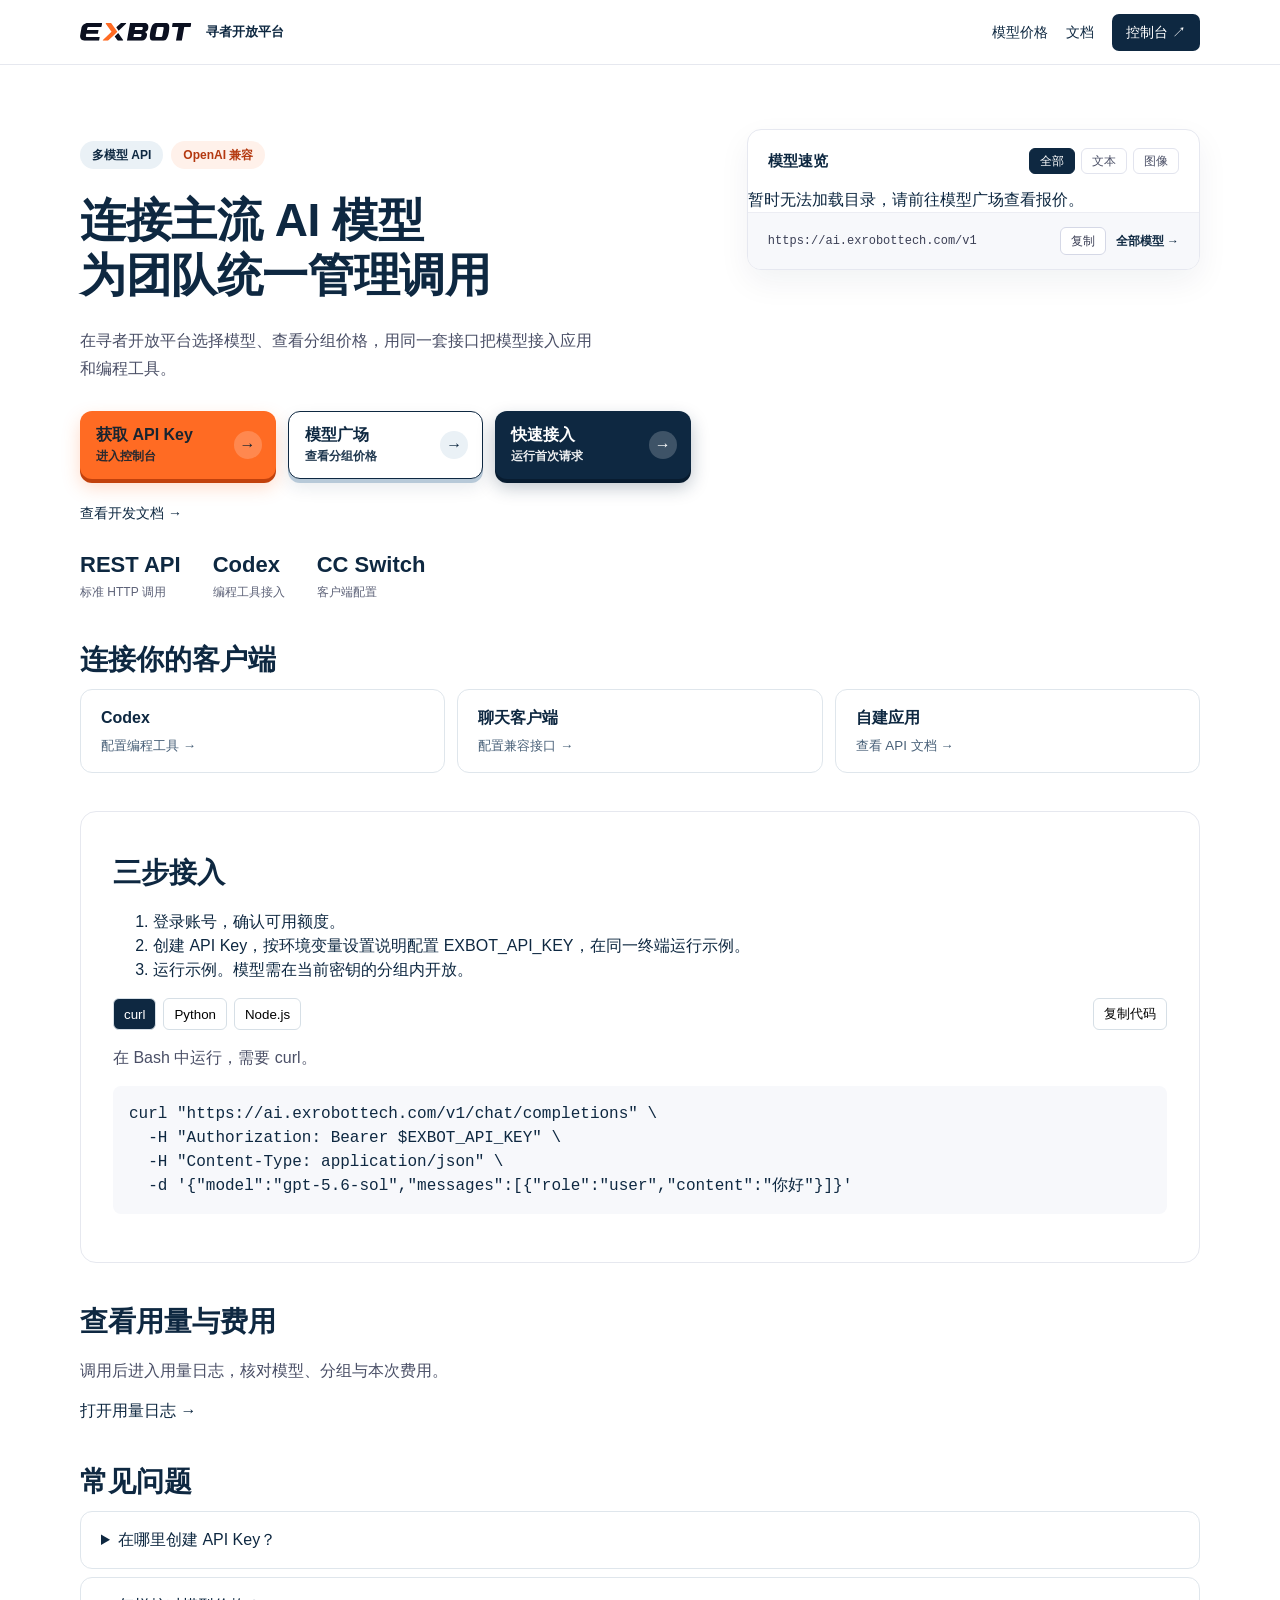
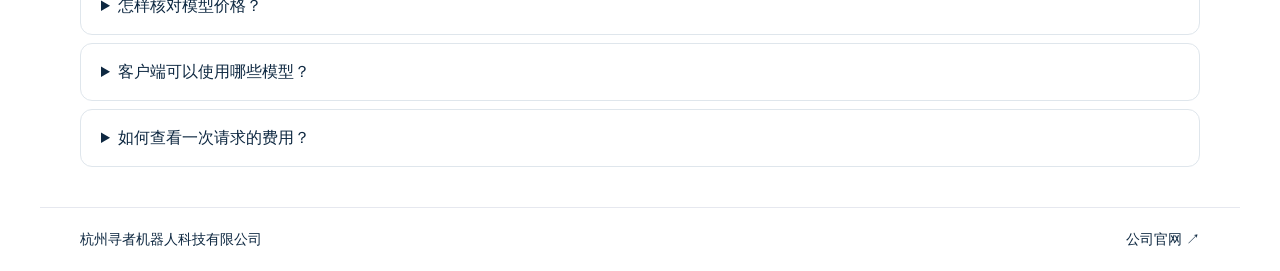
==== exllm-site/landing/public.html @ ece29343 "Port EXLLM site assets and New API customizations" ====
<!doctype html>
<html lang="zh-CN">
<head>
<meta charset="utf-8">
<meta name="viewport" content="width=device-width, initial-scale=1">
<title>EXBOT AI | 寻者模型开放平台</title>
<style>
*{box-sizing:border-box}
body{margin:0;color:#0E2841;background:white;font:16px/1.5 Inter,"PingFang SC",sans-serif}
nav,main,footer{max-width:1200px;margin:auto;padding-inline:clamp(16px,3.4vw,40px)}
header{border-bottom:1px solid #e6e8ef}
nav,footer{display:flex;gap:18px;align-items:center;min-height:64px;font-size:14px}
.brand{margin-right:auto;font-size:23px;font-weight:800}.brand small{margin-left:8px;font-size:13px}
a{color:inherit;text-decoration:none}a:hover{text-decoration:underline}
.console{background:#0E2841;color:white;border-radius:7px;padding:8px 14px}
.team,.quick{margin-top:36px;padding:clamp(20px,3vw,32px);border:1px solid #e6e8ef;border-radius:16px}
.team{display:grid;grid-template-columns:1fr 1fr;gap:24px}.team aside{background:#f5f5ff;border-radius:12px;padding:22px}.team aside a,.quick a{color:#0E2841}
h2{margin:8px 0;font-size:clamp(21px,2.3vw,28px)}p{color:#4a4f66}
pre{overflow:auto;background:#f7f8fb;padding:16px;border-radius:8px}
footer{justify-content:space-between;margin-top:40px;border-top:1px solid #e6e8ef}
@media(max-width:760px){.brand small{display:none}.team{grid-template-columns:1fr}}
.hh-models{flex:.9 1 400px;min-width:300px;border:1px solid #e6e8f0;border-radius:14px;background:#fff;box-shadow:0 12px 32px #0E28410f;display:flex;flex-direction:column;overflow:hidden}
.hh-models-h{display:flex;align-items:center;justify-content:space-between;gap:12px;padding:18px 20px 14px}
.hh-models-h b{font-size:15px}
.hh-chips{display:flex;gap:6px}
.hh-chip{border:1px solid #e2e4ee;border-radius:6px;padding:3px 10px;color:#4a4f66;background:#fff;font:inherit;font-size:12px;cursor:pointer}
.hh-chip--on{background:#0E2841;border-color:#0E2841;color:#fff}
.hh-mrow{display:flex;align-items:center;gap:14px;padding:14px 20px;border-top:1px solid #f0f1f6}
.hh-mlogo{width:34px;height:34px;border-radius:8px;background:#f2f3f8;color:#3b3f55;font-size:11px;font-weight:700;display:flex;align-items:center;justify-content:center;flex-shrink:0;overflow:hidden}
.hh-mlogo img{width:100%;height:100%;-o-object-fit:contain;object-fit:contain}
.hh-minfo{flex:1;min-width:0;display:flex;flex-direction:column;gap:2px}
.hh-mid{font-family:ui-monospace,JetBrains Mono,monospace;font-size:14px;font-weight:500;overflow:hidden;text-overflow:ellipsis;white-space:nowrap}
.hh-minfo span:last-child:not(.hh-mid){font-size:12px;color:#5d6278}
.hh-mprice{font-size:12px;color:#5d6278;white-space:nowrap}
.hh-mtry{height:30px;padding:0 12px;border:0;border-radius:7px;background:#eaf1f6;color:#0E2841;font-size:13px;font-weight:600;cursor:pointer}
.hh-mtry:hover{background:#e0e4ff}
.hh-models-f{margin-top:auto;padding:14px 20px;background:#f7f8fb;border-top:1px solid #ecedf3;display:flex;align-items:center;gap:10px}
.hh-base{flex:1;min-width:0;font-size:12px;color:#3b3f55;overflow:hidden;white-space:nowrap;text-overflow:ellipsis;font-family:ui-monospace,JetBrains Mono,monospace}
.hh-copy,.hh-all{border:0;background:transparent;font:inherit;cursor:pointer}
.hh-copy{height:28px;padding:0 10px;border-radius:6px;border:1px solid #d5d8e6;background:#fff;color:#3b3f55;font-size:12px}
.hh-all{font-size:12px;font-weight:600;color:#0E2841;white-space:nowrap}
.hh-models-empty{margin:0;padding:28px 18px;font-size:13px;color:#5d6278}
.hh-models-skel{display:flex;flex-direction:column}
.hh-models-skel-row{height:56px;border-top:1px solid #f0f1f6;background:linear-gradient(90deg,#f7f8fb,#eef0f6,#f7f8fb);background-size:200% 100%;animation:hh-shimmer-3fb04b36 1.2s ease-in-out infinite}
@keyframes hh-shimmer-3fb04b36{0%{background-position:100% 0}
to{background-position:-100% 0}
}
@media(max-width:1180px){.hh-models{min-width:0;width:100%;flex:none}
}
@media(max-width:760px){.hh-mprice,.hh-chips{display:none}
}
.hh-plans{display:grid;grid-template-columns:repeat(3,minmax(0,1fr));-moz-column-gap:12px;column-gap:12px;row-gap:10px;padding-top:4px}
.cbtn{position:relative;display:flex;align-items:center;justify-content:space-between;gap:8px;height:68px;min-width:0;padding:0 14px 0 16px;border-radius:12px;font:inherit;font-weight:700;cursor:pointer;transition:transform .12s ease,box-shadow .12s ease,background-color .12s ease}
.cbtn-t{display:flex;flex-direction:column;gap:3px;min-width:0;text-align:left}
.cbtn-t b{font-size:16px;line-height:1.2;display:flex;align-items:center;gap:6px;white-space:nowrap}
.cbtn-t small{font-size:12px;font-weight:600;opacity:.92;white-space:nowrap;overflow:hidden;text-overflow:ellipsis}
.cbtn-arr{width:28px;height:28px;border-radius:999px;display:flex;align-items:center;justify-content:center;flex-shrink:0}
.cbtn:hover{transform:translateY(-1px)}
.cbtn:active{transform:translateY(1px)}
.cbtn:focus-visible{outline:3px solid #a5b4fc;outline-offset:2px}
.cbtn-mono{font-family:ui-monospace,JetBrains Mono,monospace;letter-spacing:.5px}
.cbtn--cp{background:#FF6B23;color:#fff;border:0;box-shadow:0 4px #c2410c,0 8px 18px #FF6B2340}
.cbtn--cp:hover{background:#f0661c}
.cbtn--cp:active{box-shadow:0 1px #c2410c,0 3px 8px #FF6B2340}
.cbtn--cp .cbtn-arr{background:#fff3}
.cbtn-lim{font-size:11px;font-weight:700;background:#fff;color:#c2410c;border-radius:4px;padding:1px 5px}
.cbtn--tp{background:#fff;color:#0E2841;border:1.5px solid #0E2841;box-shadow:0 4px #b7c9d8,0 8px 18px #0E28411a}
.cbtn--tp:hover{background:#f7f7ff}
.cbtn--tp:active{box-shadow:0 1px #b7c9d8}
.cbtn--tp .cbtn-t b{color:#0E2841}
.cbtn--tp .cbtn-arr{background:#eaf1f6;color:#0E2841}
.cbtn-price{font-size:12px;font-weight:600;color:#0E2841;background:#eaf1f6;border-radius:4px;padding:1px 6px}
.cbtn--free{background:#0E2841;color:#fff;border:0;box-shadow:0 4px #081c30,0 8px 18px #0E284147}
.cbtn--free:hover{background:#214260}
.cbtn--free:active{box-shadow:0 1px #081c30}
.cbtn--free .cbtn-arr{background:#fff3}
@media(max-width:760px){.hh-plans{grid-template-columns:1fr}
.cbtn{height:60px}
}
.hh-hero{display:flex;flex-wrap:wrap;align-items:flex-start;gap:56px;padding-top:64px}
.hh-hero-l{flex:1.2 1 540px;min-width:0;display:flex;flex-direction:column;gap:24px;padding-top:12px}
.hh-tags{display:flex;gap:8px;flex-wrap:wrap}
.hh-tag{font-size:12px;font-weight:600;border-radius:999px;padding:5px 12px}
.hh-tag--b{color:#0E2841;background:#eaf1f6}
.hh-tag--o{color:#b4380f;background:#fff1ea}
.hh-title{margin:0;font-size:46px;line-height:1.2;font-weight:700;letter-spacing:-.4px}
.hh-lead{margin:0;font-size:16px;line-height:1.75;color:#4a4f66;max-width:520px}
.hh-doc-link{align-self:flex-start;border:0;background:transparent;color:#0E2841;font:inherit;font-size:14px;font-weight:500;padding:0;cursor:pointer}
.hh-doc-link:hover{color:#312e81}
.hh-stats{display:flex;gap:20px 32px;flex-wrap:wrap}
.hh-stat{display:flex;flex-direction:column;gap:2px}
.hh-stat b{font-size:22px;font-weight:700}
.hh-stat span{font-size:12px;color:#5d6278}
.home-hero-invite{margin-top:clamp(1.75rem,3.5vw,2.5rem)}
.home-after-hero{padding-top:clamp(1.5rem,3vw,2.25rem)}
@media(max-height:860px){.hh-hero{padding-top:28px;gap:32px}
.hh-hero-l{gap:14px;padding-top:0}
.hh-title{font-size:40px}
}
@media(max-width:1180px){.hh-hero{flex-direction:column;gap:32px;padding-top:40px}
.hh-hero .hh-models{flex:none;width:100%}
.hh-title{font-size:36px}
.hh-hero-l{flex-basis:auto;gap:18px;padding-top:0}
}
@media(max-width:760px){.hh-hero{padding-top:24px;gap:24px}
.hh-hero-l{gap:16px}
.hh-title{font-size:30px;line-height:1.25}
.hh-lead{font-size:15px}
.hh-stats{gap:16px 24px}
.hh-stat b{font-size:18px}
}


.brand{display:flex;align-items:center;gap:6px}.brand svg{width:112px;height:auto}
.block{margin:38px 0}.clients{display:grid;grid-template-columns:repeat(auto-fit,minmax(min(100%,210px),1fr));gap:12px}
.clients a,details{border:1px solid #dfe6ec;border-radius:12px;padding:16px 20px}.clients small{display:block;color:#486078;margin-top:6px}
details{margin-top:8px}summary,button{cursor:pointer}.toolbar{display:flex;flex-wrap:wrap;gap:7px}.toolbar button{border:1px solid #d6dfe6;background:white;border-radius:6px;padding:6px 10px}.toolbar button[aria-pressed=true]{background:#0E2841;color:white}#copy-code{margin-left:auto}.hh-mtry{display:inline-flex;align-items:center}.cbtn--cp{color:#182430}
@media(max-width:760px){.hh-chips{display:flex}nav{gap:12px}.brand svg{width:85px}}
</style>
</head>
<body><header>
<nav aria-label="主导航"><a class="brand" href="https://ai.exrobottech.com/" aria-label="EXBOT AI 首页"><svg width="126" height="21" viewBox="0 0 126 21" fill="none" xmlns="http://www.w3.org/2000/svg">
<g clip-path="url(#clip0_28_1337)">
<path d="M124.825 0.0586548H104.706C104.448 0.0586548 104.203 0.266343 104.158 0.523314L103.551 3.96719C103.505 4.22416 103.677 4.43185 103.934 4.43185H110.7L108.028 19.5626C107.983 19.8196 108.155 20.0273 108.411 20.0273H114.067C114.324 20.0273 114.57 19.8196 114.614 19.5626L117.286 4.43185H124.053C124.31 4.43185 124.556 4.22416 124.6 3.96719L125.208 0.523314C125.254 0.266343 125.081 0.0586548 124.825 0.0586548Z" fill="#0B1020"/>
<path d="M24.4447 0.0586548H8.60826C5.26426 0.0586548 2.07652 2.76565 1.48668 6.10391L0.0943217 13.9902C-0.494346 17.3261 1.73343 20.0319 5.07391 20.0355L20.9127 20.0542C21.17 20.0542 21.4156 19.8466 21.4614 19.5896L22.0689 16.1469C22.1147 15.8899 21.942 15.6822 21.6858 15.6822H7.77872C7.00676 15.6822 6.49212 15.058 6.62841 14.2871L7.00206 12.1715H19.6296C19.8869 12.1715 20.1325 11.9638 20.1772 11.7068L20.7846 8.26294C20.8305 8.00596 20.6577 7.79828 20.4016 7.79828H7.77402L8.12182 5.82934C8.25812 5.05843 8.99366 4.43419 9.76562 4.43419H23.6727C23.9301 4.43419 24.1756 4.2265 24.2203 3.96953L24.8278 0.52566C24.8736 0.26869 24.7009 0.0610015 24.4447 0.0610015V0.0586548Z" fill="#0B1020"/>
<path d="M72.6708 0.0586822H56.7615C56.5042 0.0586822 56.2586 0.266371 56.2139 0.523341L54.5431 9.98314L54.5161 10.1357L52.8453 19.5955C52.7994 19.8524 52.9722 20.0601 53.2283 20.0601H69.1376C71.967 20.0601 74.6647 17.7697 75.1629 14.9442L75.3815 13.7028C75.6987 11.9051 74.6871 10.4056 73.0515 10.0582C74.8093 9.71091 76.3508 8.21133 76.6681 6.41371L76.8866 5.17228C77.386 2.34678 75.4966 0.0563354 72.6673 0.0563354L72.6708 0.0586822ZM69.1517 14.2918C69.0154 15.0627 68.2799 15.6869 67.5079 15.6869H60.1219L60.7282 12.2536H68.1142C68.8862 12.2536 69.4008 12.8779 69.2645 13.6488L69.1505 14.2918H69.1517ZM70.5323 6.47121C70.396 7.24212 69.6605 7.86636 68.8885 7.86636H61.5026L62.1088 4.43305H69.4948C70.2668 4.43305 70.7814 5.05729 70.6451 5.8282L70.5311 6.47121H70.5323Z" fill="#0B1020"/>
<path d="M96.1775 0.0586548H86.4099C83.3232 0.0586548 80.6278 1.15577 79.0568 10.0523C77.4858 18.9489 79.797 20.0284 82.8837 20.0284H92.6514C95.7381 20.0284 98.43 18.9489 100.001 10.0523C101.572 1.15577 99.263 0.0586548 96.1775 0.0586548ZM92.669 14.2777C92.5327 15.0486 91.7972 15.6728 91.0252 15.6728H86.048C85.276 15.6728 84.7614 15.0486 84.8977 14.2777L86.3899 5.82817C86.5262 5.05726 87.2617 4.43302 88.0337 4.43302H93.0109C93.7829 4.43302 94.2975 5.05726 94.1612 5.82817L92.669 14.2777Z" fill="#0B1020"/>
<path d="M42.9667 11.3149L39.0059 15.0721L42.3193 19.8102C42.3898 19.9111 42.5073 19.9686 42.6413 19.9686H47.9933C48.3928 19.9686 48.6901 19.4981 48.4798 19.1977L42.9656 11.3149H42.9667Z" fill="#0B1020"/>
<path d="M51.5199 0H46.1678C46.0339 0 45.8952 0.0574957 45.7895 0.158406L40.8029 4.89652L43.436 8.65368L51.7337 0.770911C52.0498 0.470526 51.9194 0 51.5199 0Z" fill="#0B1020"/>
<path d="M39.4038 6.22713L35.1621 0.158406C35.0916 0.0574957 34.9741 0 34.8402 0H29.4928C29.0933 0 28.796 0.470526 29.0064 0.770911L35.45 9.9843L25.7528 19.1977C25.4367 19.4981 25.5672 19.9686 25.9667 19.9686H31.314C31.448 19.9686 31.5866 19.9111 31.6924 19.8102L38.0772 13.7426L42.0381 9.98547L39.405 6.22831L39.4038 6.22713Z" fill="#FF6B23"/>
</g>
<defs>
<clipPath id="clip0_28_1337">
<rect width="125.215" height="20.0601" fill="#0B1020"/>
</clipPath>
</defs>
</svg><small>寻者开放平台</small></a><a href="https://ai.exrobottech.com/models/">模型价格</a><a href="https://ai.exrobottech.com/docs/">文档</a><a class="console" href="https://ai.exrobottech.com/dashboard">控制台 ↗</a></nav></header>
<main>
<section class="hh-hero" aria-label="模型接入">
<div class="hh-hero-l">
<div class="hh-tags"><span class="hh-tag hh-tag--b">多模型 API</span><span class="hh-tag hh-tag--o">OpenAI 兼容</span></div>
<h1 class="hh-title">连接主流 AI 模型<br>为团队统一管理调用</h1>
<p class="hh-lead">在寻者开放平台选择模型、查看分组价格，用同一套接口把模型接入应用和编程工具。</p>
<div class="hh-plans">
<a class="cbtn cbtn--cp" href="https://ai.exrobottech.com/keys"><span class="cbtn-t"><b>获取 API Key</b><small>进入控制台</small></span><span class="cbtn-arr">→</span></a>
<a class="cbtn cbtn--tp" href="https://ai.exrobottech.com/models/"><span class="cbtn-t"><b>模型广场</b><small>查看分组价格</small></span><span class="cbtn-arr">→</span></a>
<a class="cbtn cbtn--free" href="#start"><span class="cbtn-t"><b>快速接入</b><small>运行首次请求</small></span><span class="cbtn-arr">→</span></a>
</div>
<a class="hh-doc-link" href="https://ai.exrobottech.com/docs/">查看开发文档 →</a>
<div class="hh-stats"><div class="hh-stat"><b>REST API</b><span>标准 HTTP 调用</span></div><div class="hh-stat"><b>Codex</b><span>编程工具接入</span></div><div class="hh-stat"><b>CC Switch</b><span>客户端配置</span></div></div>
</div>
<section class="hh-models" id="models"><div class="hh-models-h"><b>模型速览</b><div class="hh-chips" aria-label="模型分类" role="group"><button class="hh-chip hh-chip--on" aria-pressed="true">全部</button><button class="hh-chip" aria-pressed="false">文本</button><button class="hh-chip" aria-pressed="false">图像</button></div></div>
<div id="results" aria-live="polite"></div><div class="hh-models-f"><code class="hh-base">https://ai.exrobottech.com/v1</code><button id="copy" class="hh-copy">复制</button><a class="hh-all" href="https://ai.exrobottech.com/models/">全部模型 →</a></div></section>
</section>
<section class="block"><h2>连接你的客户端</h2><div class="clients"><a href="https://ai.exrobottech.com/docs/codex/"><b>Codex</b><small>配置编程工具 →</small></a><a href="https://ai.exrobottech.com/docs/clients/"><b>聊天客户端</b><small>配置兼容接口 →</small></a><a href="https://ai.exrobottech.com/docs/api/"><b>自建应用</b><small>查看 API 文档 →</small></a></div></section>
<section class="quick" id="start"><h2>三步接入</h2><ol><li><a href="https://ai.exrobottech.com/sign-in">登录账号</a>，确认可用额度。</li><li><a href="https://ai.exrobottech.com/keys">创建 API Key</a>，按<a href="https://ai.exrobottech.com/docs/clients/">环境变量设置说明</a>配置 EXBOT_API_KEY，在同一终端运行示例。</li><li>运行示例。模型需在当前密钥的分组内开放。</li></ol>
<div class="toolbar" role="group" aria-label="示例语言"><button data-lang="curl" aria-pressed="true">curl</button><button data-lang="Python" aria-pressed="false">Python</button><button data-lang="Node.js" aria-pressed="false">Node.js</button><button id="copy-code">复制代码</button></div><p id="runtime">在 Bash 中运行，需要 curl。</p><pre><code id="sample"></code></pre></section>
<section class="block"><h2>查看用量与费用</h2><p>调用后进入用量日志，核对模型、分组与本次费用。</p><a href="https://ai.exrobottech.com/usage-logs">打开用量日志 →</a></section>
<section class="block"><h2>常见问题</h2>
<details><summary>在哪里创建 API Key？</summary><p>登录后进入「令牌」创建密钥。为不同设备分别创建密钥，便于撤销。</p></details>
<details><summary>怎样核对模型价格？</summary><p>在模型广场选择可用分组，查看计费详情中的币种、输入和输出单价或按次价格。实际费用可在用量日志核对。</p></details>
<details><summary>客户端可以使用哪些模型？</summary><p>模型需同时支持客户端请求的协议，并在当前令牌分组内开放。配置步骤见对应客户端文档。</p></details>
<details><summary>如何查看一次请求的费用？</summary><p>登录控制台，在用量日志中按调用时间和模型查找对应记录。</p></details></section>
</main><footer><span>杭州寻者机器人科技有限公司</span><a href="https://www.exrobottech.com/">公司官网 ↗</a></footer>
<script type="module">
const copy = document.querySelector('#copy')
copy.addEventListener('click', async () => {
  try {
    await navigator.clipboard.writeText('https://ai.exrobottech.com/v1')
    copy.textContent = '已复制'
  } catch {
    copy.textContent = '请选中地址复制'
  }
})
const endpoint = 'https://ai.exrobottech.com/v1/chat/completions'
const model = 'gpt-5.6-sol'
const payload = { model, messages: [{role:'user', content:'你好'}] }
const samples = {
  curl: `curl "${endpoint}" \\
  -H "Authorization: Bearer $EXBOT_API_KEY" \\
  -H "Content-Type: application/json" \\
  -d '${JSON.stringify(payload)}'`,
  Python: `import os
import requests

response = requests.post(
    "${endpoint}",
    headers={"Authorization": "Bearer " + os.environ["EXBOT_API_KEY"]},
    json=${JSON.stringify(payload)},
    timeout=60,
)
response.raise_for_status()
print(response.json()["choices"][0]["message"]["content"])`,
  'Node.js': `const response = await fetch("${endpoint}", {
  method: "POST",
  headers: {
    Authorization: "Bearer " + process.env.EXBOT_API_KEY,
    "Content-Type": "application/json",
  },
  body: JSON.stringify(${JSON.stringify(payload)}),
})
if (!response.ok) throw new Error(await response.text())
console.log((await response.json()).choices[0].message.content)`,
}
const sample = document.querySelector('#sample')
sample.textContent = samples.curl
const prerequisites = {
  curl: '在 Bash 中运行，需要 curl。',
  Python: '使用 Python 3，先运行 python3 -m pip install requests，再用同一解释器执行脚本。',
  'Node.js': '使用 Node.js 18 或更高版本。将示例保存为 example.mjs，再运行 node example.mjs。',
}
const languages = document.querySelectorAll('[data-lang]')
const copyCode = document.querySelector('#copy-code')
for (const button of languages) {
  button.onclick = () => {
    sample.textContent = samples[button.dataset.lang]
    document.querySelector('#runtime').textContent = prerequisites[button.dataset.lang]
    for (const sibling of languages) sibling.setAttribute('aria-pressed', String(sibling === button))
    copyCode.textContent = '复制代码'
  }
}
copyCode.onclick = async () => {
  try {
    await navigator.clipboard.writeText(sample.textContent)
    copyCode.textContent = '已复制'
  } catch { copyCode.textContent = '请选中代码复制' }
}
const results = document.querySelector('#results')
const chips = document.querySelectorAll('.hh-chip')
let models = []
let category = '全部'
function render() {
  results.replaceChildren()
  for (const {name,group,kind} of models.filter(row => category === '全部' || row.kind === category).slice(0,5)) {
    const row = document.createElement('div')
    row.className = 'hh-mrow'
    row.innerHTML = '<span class="hh-mlogo"></span><div class="hh-minfo"><span class="hh-mid"></span><span></span></div><a class="hh-mtry" href="https://ai.exrobottech.com/models/">查价</a>'
    row.firstChild.textContent = name.slice(0,2).toUpperCase()
    row.querySelector('.hh-mid').textContent = name
    row.querySelector('.hh-minfo').lastChild.textContent = group
    results.append(row)
  }
  if (!results.children.length) results.textContent = '当前暂无可展示的分组报价，请查看模型广场。'
}
for (const chip of chips) {
  chip.onclick = () => {
    category = chip.textContent
    for (const item of chips) {
      item.classList.toggle('hh-chip--on', item === chip)
      item.setAttribute('aria-pressed', String(item === chip))
    }
    render()
  }
}
results.textContent = '正在读取模型目录…'
try {
  const response = await fetch('https://ai.exrobottech.com/api/pricing', {cache:'no-store'})
  if (!response.ok) throw new Error()
  const {data,usable_group,group_ratio} = await response.json()
  models = data.flatMap(entry => entry.enable_groups.filter(id =>
    Object.hasOwn(usable_group,id) && Object.hasOwn(group_ratio,id)
  ).map(id => ({name:entry.model_name, group:usable_group[id], kind:id === 'image' ? '图像' : '文本'})))
  render()
} catch { results.textContent = '暂时无法加载目录，请前往模型广场查看报价。' }
</script></body></html>
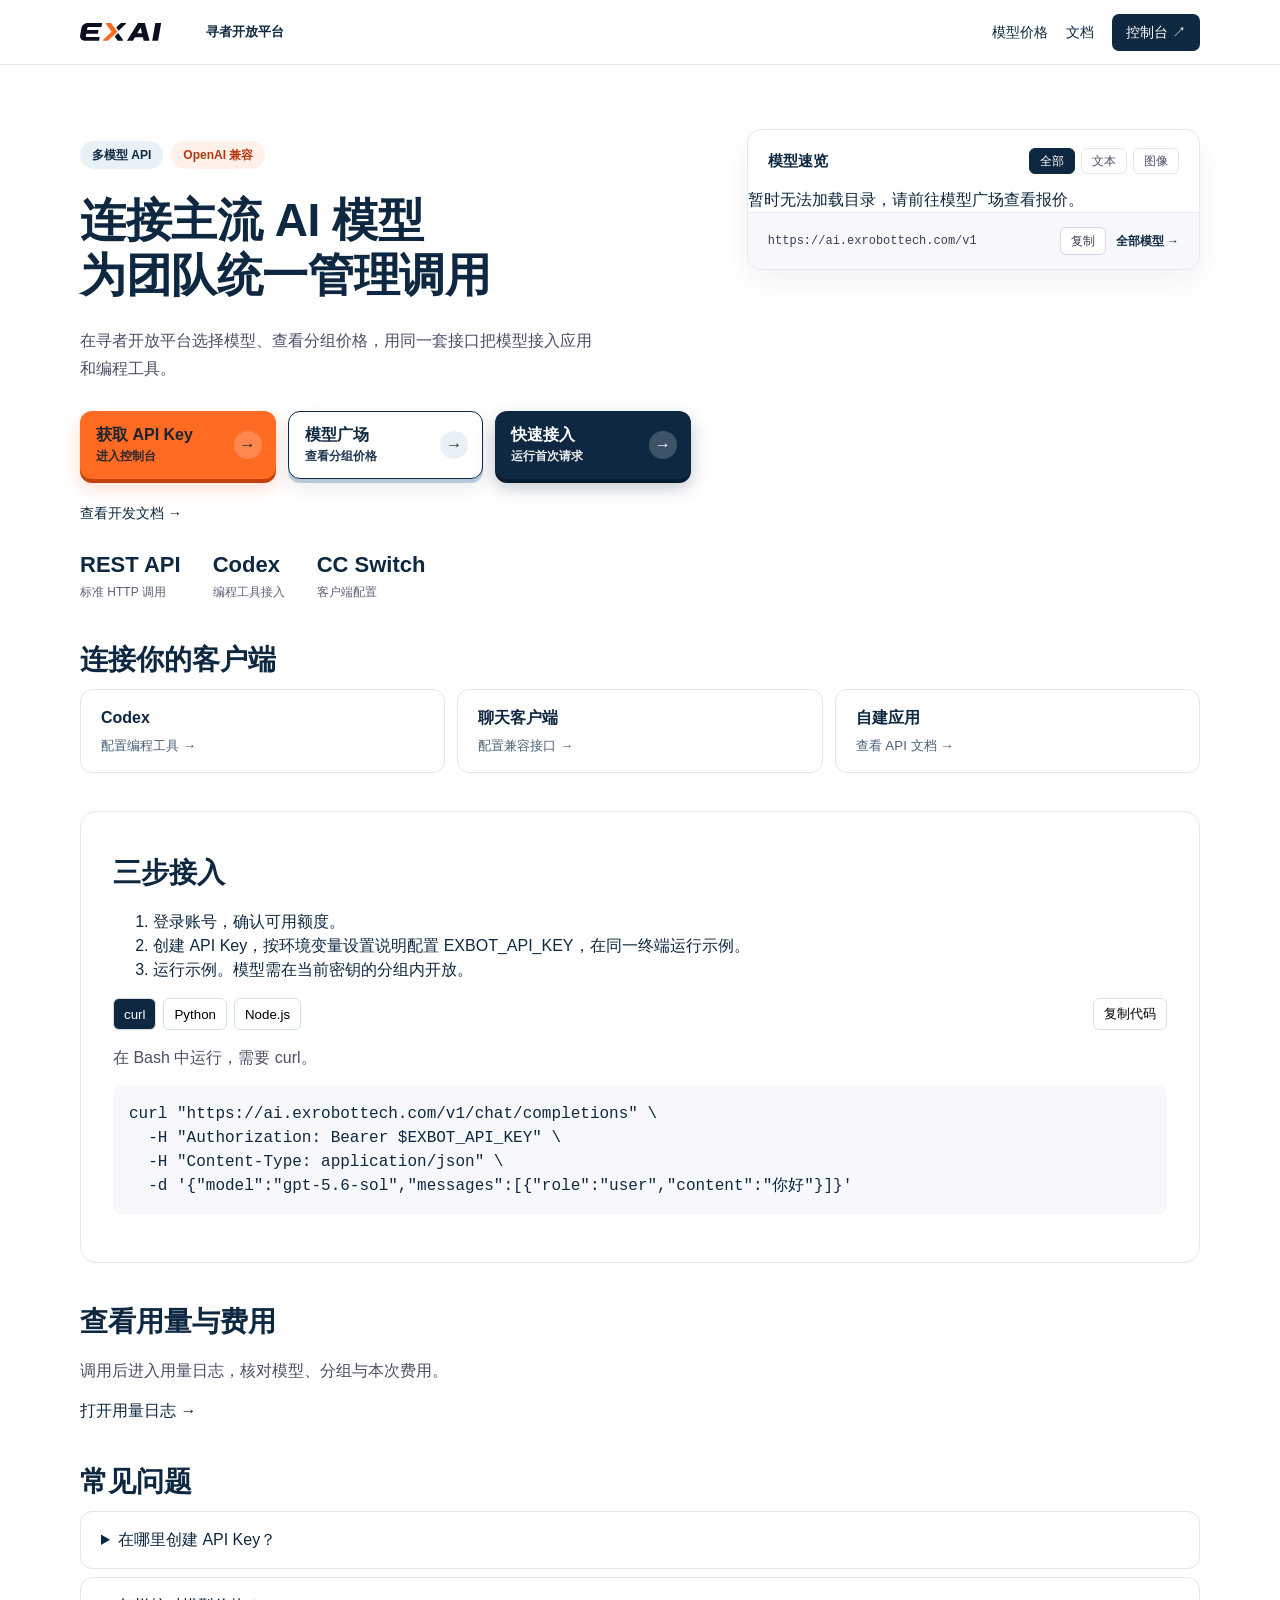
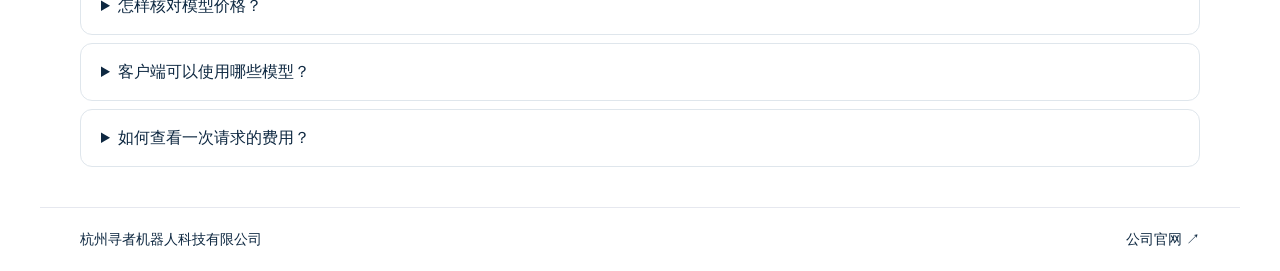
==== commit fe7b534f: "Brand the EXLLM product site as EXAI" ====
--- a/exllm-site/landing/public.html
+++ b/exllm-site/landing/public.html
@@ -3,7 +3,8 @@
 <head>
 <meta charset="utf-8">
 <meta name="viewport" content="width=device-width, initial-scale=1">
-<title>EXBOT AI | 寻者模型开放平台</title>
+<link rel="icon" type="image/svg+xml" href="/logo.svg?v=exai">
+<title>EXAI | 寻者模型开放平台</title>
 <style>
 *{box-sizing:border-box}
 body{margin:0;color:#0E2841;background:white;font:16px/1.5 Inter,"PingFang SC",sans-serif}
@@ -119,22 +120,12 @@
 </style>
 </head>
 <body><header>
-<nav aria-label="主导航"><a class="brand" href="https://ai.exrobottech.com/" aria-label="EXBOT AI 首页"><svg width="126" height="21" viewBox="0 0 126 21" fill="none" xmlns="http://www.w3.org/2000/svg">
-<g clip-path="url(#clip0_28_1337)">
-<path d="M124.825 0.0586548H104.706C104.448 0.0586548 104.203 0.266343 104.158 0.523314L103.551 3.96719C103.505 4.22416 103.677 4.43185 103.934 4.43185H110.7L108.028 19.5626C107.983 19.8196 108.155 20.0273 108.411 20.0273H114.067C114.324 20.0273 114.57 19.8196 114.614 19.5626L117.286 4.43185H124.053C124.31 4.43185 124.556 4.22416 124.6 3.96719L125.208 0.523314C125.254 0.266343 125.081 0.0586548 124.825 0.0586548Z" fill="#0B1020"/>
-<path d="M24.4447 0.0586548H8.60826C5.26426 0.0586548 2.07652 2.76565 1.48668 6.10391L0.0943217 13.9902C-0.494346 17.3261 1.73343 20.0319 5.07391 20.0355L20.9127 20.0542C21.17 20.0542 21.4156 19.8466 21.4614 19.5896L22.0689 16.1469C22.1147 15.8899 21.942 15.6822 21.6858 15.6822H7.77872C7.00676 15.6822 6.49212 15.058 6.62841 14.2871L7.00206 12.1715H19.6296C19.8869 12.1715 20.1325 11.9638 20.1772 11.7068L20.7846 8.26294C20.8305 8.00596 20.6577 7.79828 20.4016 7.79828H7.77402L8.12182 5.82934C8.25812 5.05843 8.99366 4.43419 9.76562 4.43419H23.6727C23.9301 4.43419 24.1756 4.2265 24.2203 3.96953L24.8278 0.52566C24.8736 0.26869 24.7009 0.0610015 24.4447 0.0610015V0.0586548Z" fill="#0B1020"/>
-<path d="M72.6708 0.0586822H56.7615C56.5042 0.0586822 56.2586 0.266371 56.2139 0.523341L54.5431 9.98314L54.5161 10.1357L52.8453 19.5955C52.7994 19.8524 52.9722 20.0601 53.2283 20.0601H69.1376C71.967 20.0601 74.6647 17.7697 75.1629 14.9442L75.3815 13.7028C75.6987 11.9051 74.6871 10.4056 73.0515 10.0582C74.8093 9.71091 76.3508 8.21133 76.6681 6.41371L76.8866 5.17228C77.386 2.34678 75.4966 0.0563354 72.6673 0.0563354L72.6708 0.0586822ZM69.1517 14.2918C69.0154 15.0627 68.2799 15.6869 67.5079 15.6869H60.1219L60.7282 12.2536H68.1142C68.8862 12.2536 69.4008 12.8779 69.2645 13.6488L69.1505 14.2918H69.1517ZM70.5323 6.47121C70.396 7.24212 69.6605 7.86636 68.8885 7.86636H61.5026L62.1088 4.43305H69.4948C70.2668 4.43305 70.7814 5.05729 70.6451 5.8282L70.5311 6.47121H70.5323Z" fill="#0B1020"/>
-<path d="M96.1775 0.0586548H86.4099C83.3232 0.0586548 80.6278 1.15577 79.0568 10.0523C77.4858 18.9489 79.797 20.0284 82.8837 20.0284H92.6514C95.7381 20.0284 98.43 18.9489 100.001 10.0523C101.572 1.15577 99.263 0.0586548 96.1775 0.0586548ZM92.669 14.2777C92.5327 15.0486 91.7972 15.6728 91.0252 15.6728H86.048C85.276 15.6728 84.7614 15.0486 84.8977 14.2777L86.3899 5.82817C86.5262 5.05726 87.2617 4.43302 88.0337 4.43302H93.0109C93.7829 4.43302 94.2975 5.05726 94.1612 5.82817L92.669 14.2777Z" fill="#0B1020"/>
-<path d="M42.9667 11.3149L39.0059 15.0721L42.3193 19.8102C42.3898 19.9111 42.5073 19.9686 42.6413 19.9686H47.9933C48.3928 19.9686 48.6901 19.4981 48.4798 19.1977L42.9656 11.3149H42.9667Z" fill="#0B1020"/>
-<path d="M51.5199 0H46.1678C46.0339 0 45.8952 0.0574957 45.7895 0.158406L40.8029 4.89652L43.436 8.65368L51.7337 0.770911C52.0498 0.470526 51.9194 0 51.5199 0Z" fill="#0B1020"/>
-<path d="M39.4038 6.22713L35.1621 0.158406C35.0916 0.0574957 34.9741 0 34.8402 0H29.4928C29.0933 0 28.796 0.470526 29.0064 0.770911L35.45 9.9843L25.7528 19.1977C25.4367 19.4981 25.5672 19.9686 25.9667 19.9686H31.314C31.448 19.9686 31.5866 19.9111 31.6924 19.8102L38.0772 13.7426L42.0381 9.98547L39.405 6.22831L39.4038 6.22713Z" fill="#FF6B23"/>
-</g>
-<defs>
-<clipPath id="clip0_28_1337">
-<rect width="125.215" height="20.0601" fill="#0B1020"/>
-</clipPath>
-</defs>
-</svg><small>寻者开放平台</small></a><a href="https://ai.exrobottech.com/models/">模型价格</a><a href="https://ai.exrobottech.com/docs/">文档</a><a class="console" href="https://ai.exrobottech.com/dashboard">控制台 ↗</a></nav></header>
+<nav aria-label="主导航"><a class="brand" href="https://ai.exrobottech.com/" aria-label="EXAI 首页"><svg width="126" height="21" viewBox="0 0 126 21" color="#0B1020" aria-hidden="true"><path d="M24.4447 0.0586548H8.60826C5.26426 0.0586548 2.07652 2.76565 1.48668 6.10391L0.0943217 13.9902C-0.494346 17.3261 1.73343 20.0319 5.07391 20.0355L20.9127 20.0542C21.17 20.0542 21.4156 19.8466 21.4614 19.5896L22.0689 16.1469C22.1147 15.8899 21.942 15.6822 21.6858 15.6822H7.77872C7.00676 15.6822 6.49212 15.058 6.62841 14.2871L7.00206 12.1715H19.6296C19.8869 12.1715 20.1325 11.9638 20.1772 11.7068L20.7846 8.26294C20.8305 8.00596 20.6577 7.79828 20.4016 7.79828H7.77402L8.12182 5.82934C8.25812 5.05843 8.99366 4.43419 9.76562 4.43419H23.6727C23.9301 4.43419 24.1756 4.2265 24.2203 3.96953L24.8278 0.52566C24.8736 0.26869 24.7009 0.0610015 24.4447 0.0610015V0.0586548Z" fill="currentColor"/>
+    <path d="M42.9667 11.3149L39.0059 15.0721L42.3193 19.8102C42.3898 19.9111 42.5073 19.9686 42.6413 19.9686H47.9933C48.3928 19.9686 48.6901 19.4981 48.4798 19.1977L42.9656 11.3149H42.9667Z" fill="currentColor"/>
+    <path d="M51.5199 0H46.1678C46.0339 0 45.8952 0.0574957 45.7895 0.158406L40.8029 4.89652L43.436 8.65368L51.7337 0.770911C52.0498 0.470526 51.9194 0 51.5199 0Z" fill="currentColor"/>
+    <path d="M39.4038 6.22713L35.1621 0.158406C35.0916 0.0574957 34.9741 0 34.8402 0H29.4928C29.0933 0 28.796 0.470526 29.0064 0.770911L35.45 9.9843L25.7528 19.1977C25.4367 19.4981 25.5672 19.9686 25.9667 19.9686H31.314C31.448 19.9686 31.5866 19.9111 31.6924 19.8102L38.0772 13.7426L42.0381 9.98547L39.405 6.22831L39.4038 6.22713Z" fill="#FF6B23"/>
+    <path fill="currentColor" fill-rule="evenodd" d="M52.8453 20.0272L65.2053 0.0585938H72.9653L78.2753 20.0272H71.6553L70.7253 15.9672H61.8553L59.4653 20.0272H52.8453ZM64.4353 11.594H69.7253L68.2253 5.074L64.4353 11.594Z"/>
+    <path fill="currentColor" d="M85.205 0.0585938H90.861C91.118 0.0585938 91.290 0.266282 91.245 0.523253L87.884 19.5625C87.839 19.8195 87.593 20.0272 87.336 20.0272H81.68C81.423 20.0272 81.251 19.8195 81.296 19.5625L84.657 0.523253C84.702 0.266282 84.948 0.0585938 85.205 0.0585938Z"/></svg><small>寻者开放平台</small></a><a href="https://ai.exrobottech.com/models/">模型价格</a><a href="https://ai.exrobottech.com/docs/">文档</a><a class="console" href="https://ai.exrobottech.com/dashboard">控制台 ↗</a></nav></header>
 <main>
 <section class="hh-hero" aria-label="模型接入">
 <div class="hh-hero-l">
